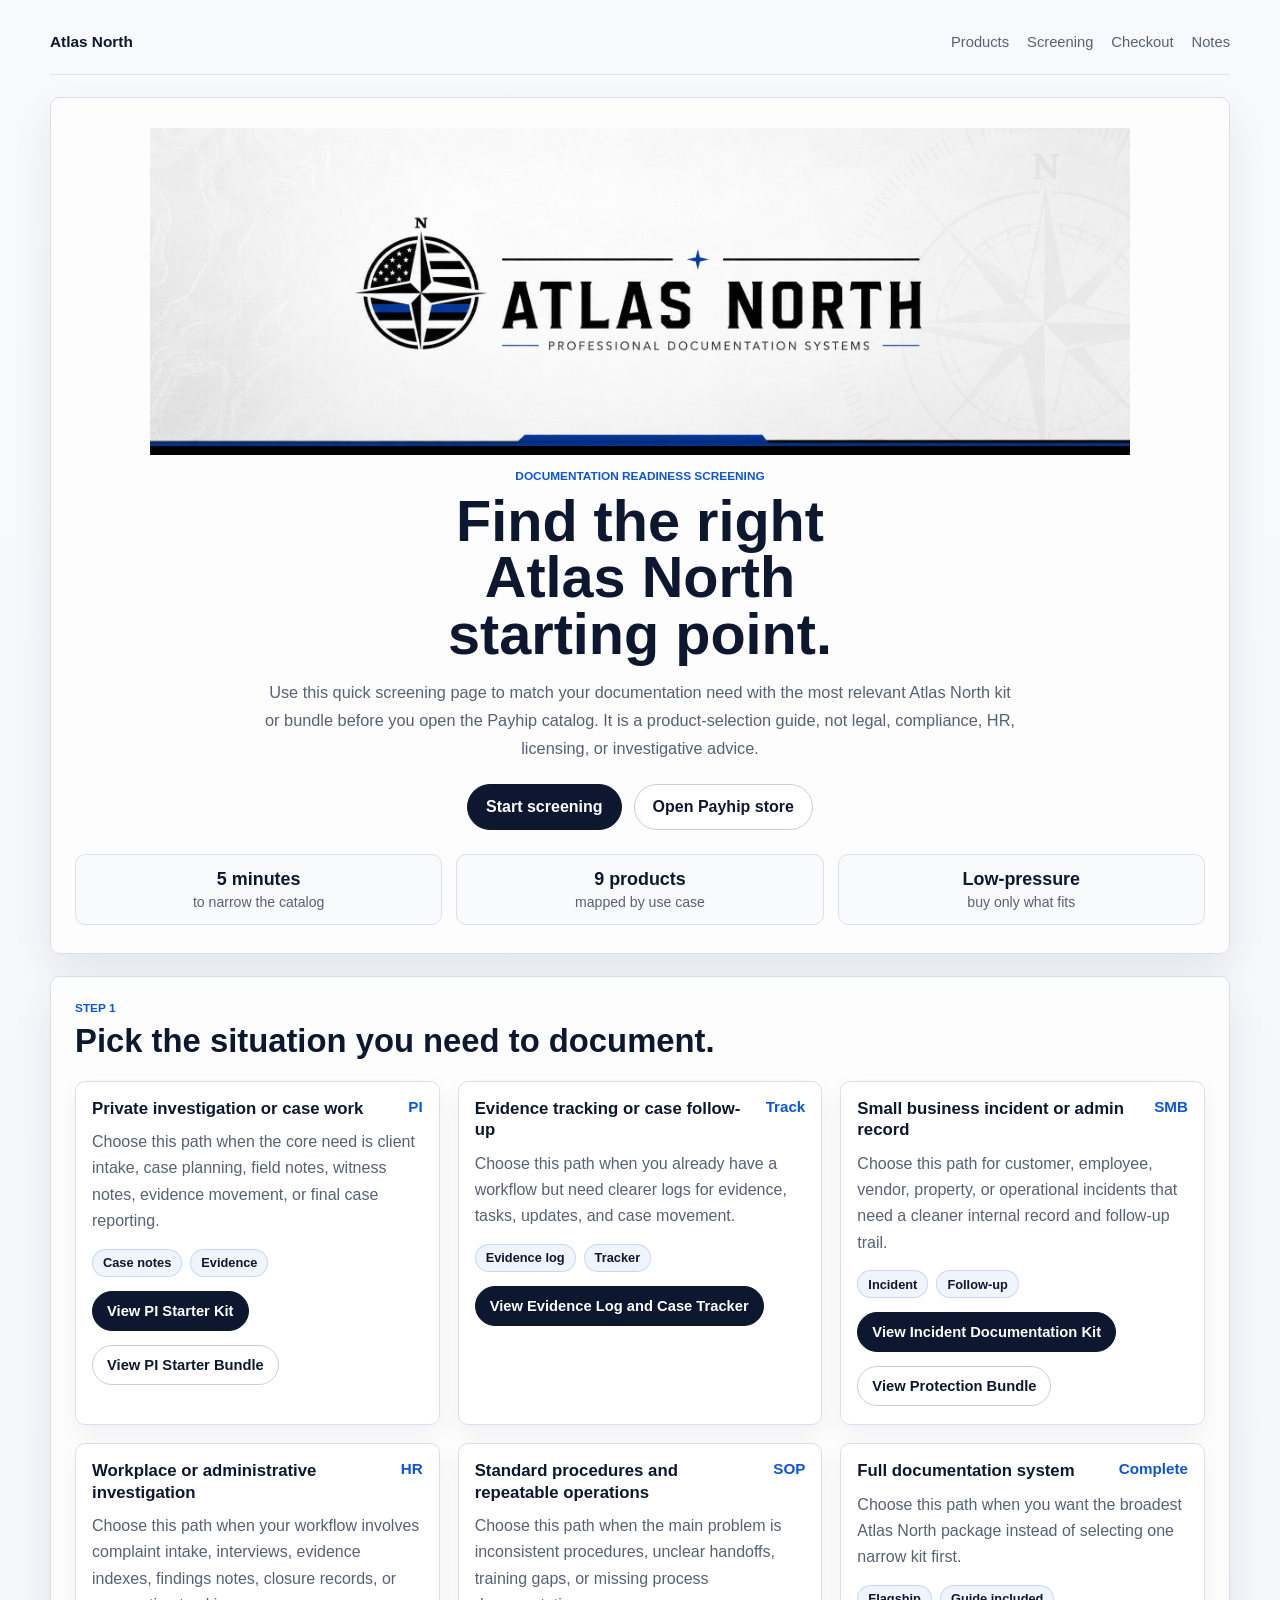
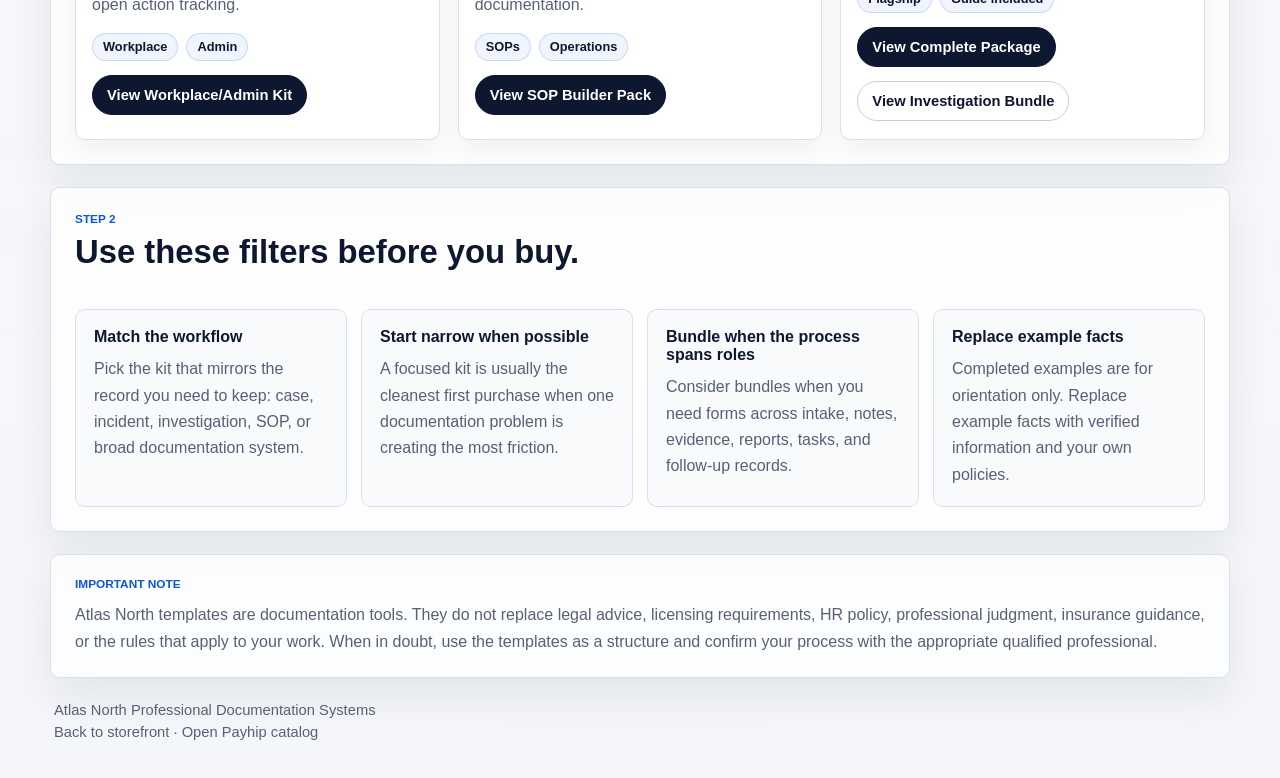
==== screening.html @ 4539fb30 "Add Atlas North screening page" ====
<!doctype html>
<html lang="en">
  <head>
    <meta charset="utf-8" />
    <meta name="viewport" content="width=device-width, initial-scale=1" />
    <meta
      name="description"
      content="Use the Atlas North screening page to choose the documentation kit or bundle that best matches your investigation, incident, SOP, HR, or small business documentation need."
    />
    <meta name="theme-color" content="#0d1730" />
    <title>Atlas North | Documentation Readiness Screening</title>
    <link rel="icon" href="favicon.svg" type="image/svg+xml" />
    <link rel="stylesheet" href="styles.css" />
  </head>
  <body>
    <div class="page-shell">
      <header class="topbar">
        <a class="brand" href="index.html#top" aria-label="Atlas North home">Atlas North</a>
        <nav class="nav">
          <a href="index.html#products">Products</a>
          <a href="screening.html">Screening</a>
          <a href="index.html#checkout">Checkout</a>
          <a href="index.html#notes">Notes</a>
        </nav>
      </header>

      <main id="top">
        <section class="hero">
          <img
            class="hero-logo"
            src="assets/atlas-north-header.png"
            alt="Atlas North Professional Documentation Systems logo"
          />

          <p class="kicker">Documentation readiness screening</p>
          <h1>Find the right Atlas North starting point.</h1>
          <p class="lede">
            Use this quick screening page to match your documentation need with
            the most relevant Atlas North kit or bundle before you open the
            Payhip catalog. It is a product-selection guide, not legal,
            compliance, HR, licensing, or investigative advice.
          </p>

          <div class="hero-actions">
            <a class="button button-primary" href="#screening">Start screening</a>
            <a class="button button-secondary" href="https://payhip.com/AtlasNorth" target="_blank" rel="noreferrer">
              Open Payhip store
            </a>
          </div>

          <ul class="hero-stats" aria-label="Screening highlights">
            <li>
              <strong>5 minutes</strong>
              <span>to narrow the catalog</span>
            </li>
            <li>
              <strong>9 products</strong>
              <span>mapped by use case</span>
            </li>
            <li>
              <strong>Low-pressure</strong>
              <span>buy only what fits</span>
            </li>
          </ul>
        </section>

        <section id="screening" class="section-block">
          <div class="section-heading">
            <p class="section-label">Step 1</p>
            <h2>Pick the situation you need to document.</h2>
          </div>

          <div class="product-grid">
            <article class="product-card">
              <div class="card-body">
                <div class="card-head">
                  <h3>Private investigation or case work</h3>
                  <span class="price">PI</span>
                </div>
                <p>
                  Choose this path when the core need is client intake, case
                  planning, field notes, witness notes, evidence movement, or
                  final case reporting.
                </p>
                <div class="tag-row">
                  <span>Case notes</span>
                  <span>Evidence</span>
                </div>
                <a class="button button-primary button-small" href="https://payhip.com/b/N2TQp" target="_blank" rel="noreferrer">
                  View PI Starter Kit
                </a>
                <a class="button button-secondary button-small" href="https://payhip.com/b/1onMa" target="_blank" rel="noreferrer">
                  View PI Starter Bundle
                </a>
              </div>
            </article>

            <article class="product-card">
              <div class="card-body">
                <div class="card-head">
                  <h3>Evidence tracking or case follow-up</h3>
                  <span class="price">Track</span>
                </div>
                <p>
                  Choose this path when you already have a workflow but need
                  clearer logs for evidence, tasks, updates, and case movement.
                </p>
                <div class="tag-row">
                  <span>Evidence log</span>
                  <span>Tracker</span>
                </div>
                <a class="button button-primary button-small" href="https://payhip.com/b/xnjs8" target="_blank" rel="noreferrer">
                  View Evidence Log and Case Tracker
                </a>
              </div>
            </article>

            <article class="product-card">
              <div class="card-body">
                <div class="card-head">
                  <h3>Small business incident or admin record</h3>
                  <span class="price">SMB</span>
                </div>
                <p>
                  Choose this path for customer, employee, vendor, property, or
                  operational incidents that need a cleaner internal record and
                  follow-up trail.
                </p>
                <div class="tag-row">
                  <span>Incident</span>
                  <span>Follow-up</span>
                </div>
                <a class="button button-primary button-small" href="https://payhip.com/b/ICSuf" target="_blank" rel="noreferrer">
                  View Incident Documentation Kit
                </a>
                <a class="button button-secondary button-small" href="https://payhip.com/b/Uytnj" target="_blank" rel="noreferrer">
                  View Protection Bundle
                </a>
              </div>
            </article>

            <article class="product-card">
              <div class="card-body">
                <div class="card-head">
                  <h3>Workplace or administrative investigation</h3>
                  <span class="price">HR</span>
                </div>
                <p>
                  Choose this path when your workflow involves complaint intake,
                  interviews, evidence indexes, findings notes, closure records,
                  or open action tracking.
                </p>
                <div class="tag-row">
                  <span>Workplace</span>
                  <span>Admin</span>
                </div>
                <a class="button button-primary button-small" href="https://payhip.com/b/pC539" target="_blank" rel="noreferrer">
                  View Workplace/Admin Kit
                </a>
              </div>
            </article>

            <article class="product-card">
              <div class="card-body">
                <div class="card-head">
                  <h3>Standard procedures and repeatable operations</h3>
                  <span class="price">SOP</span>
                </div>
                <p>
                  Choose this path when the main problem is inconsistent
                  procedures, unclear handoffs, training gaps, or missing
                  process documentation.
                </p>
                <div class="tag-row">
                  <span>SOPs</span>
                  <span>Operations</span>
                </div>
                <a class="button button-primary button-small" href="https://payhip.com/b/bG1ha" target="_blank" rel="noreferrer">
                  View SOP Builder Pack
                </a>
              </div>
            </article>

            <article class="product-card">
              <div class="card-body">
                <div class="card-head">
                  <h3>Full documentation system</h3>
                  <span class="price">Complete</span>
                </div>
                <p>
                  Choose this path when you want the broadest Atlas North
                  package instead of selecting one narrow kit first.
                </p>
                <div class="tag-row">
                  <span>Flagship</span>
                  <span>Guide included</span>
                </div>
                <a class="button button-primary button-small" href="https://payhip.com/b/CqsoE" target="_blank" rel="noreferrer">
                  View Complete Package
                </a>
                <a class="button button-secondary button-small" href="https://payhip.com/b/ohDwU" target="_blank" rel="noreferrer">
                  View Investigation Bundle
                </a>
              </div>
            </article>
          </div>
        </section>

        <section class="section-block split-block">
          <div class="section-heading">
            <p class="section-label">Step 2</p>
            <h2>Use these filters before you buy.</h2>
          </div>

          <div class="format-grid">
            <article class="info-card">
              <h3>Match the workflow</h3>
              <p>
                Pick the kit that mirrors the record you need to keep: case,
                incident, investigation, SOP, or broad documentation system.
              </p>
            </article>
            <article class="info-card">
              <h3>Start narrow when possible</h3>
              <p>
                A focused kit is usually the cleanest first purchase when one
                documentation problem is creating the most friction.
              </p>
            </article>
            <article class="info-card">
              <h3>Bundle when the process spans roles</h3>
              <p>
                Consider bundles when you need forms across intake, notes,
                evidence, reports, tasks, and follow-up records.
              </p>
            </article>
            <article class="info-card">
              <h3>Replace example facts</h3>
              <p>
                Completed examples are for orientation only. Replace example
                facts with verified information and your own policies.
              </p>
            </article>
          </div>
        </section>

        <section class="note-panel">
          <p class="section-label">Important note</p>
          <p>
            Atlas North templates are documentation tools. They do not replace
            legal advice, licensing requirements, HR policy, professional
            judgment, insurance guidance, or the rules that apply to your work.
            When in doubt, use the templates as a structure and confirm your
            process with the appropriate qualified professional.
          </p>
        </section>
      </main>

      <footer class="footer">
        <p>Atlas North Professional Documentation Systems</p>
        <p><a href="index.html#top">Back to storefront</a> · <a href="https://payhip.com/AtlasNorth" target="_blank" rel="noreferrer">Open Payhip catalog</a></p>
      </footer>
    </div>
  </body>
</html>
---- styles.css ----
:root {
  color-scheme: light;
  --bg: #f4f6fa;
  --panel: #ffffff;
  --panel-soft: #f8fafc;
  --line: #d9e0ec;
  --line-strong: #c5cfdf;
  --text: #101522;
  --muted: #576175;
  --accent: #0c55d8;
  --accent-deep: #0d1730;
  --shadow: 0 18px 40px rgba(15, 23, 42, 0.08);
}

*,
*::before,
*::after {
  box-sizing: border-box;
}

html {
  scroll-behavior: smooth;
}

body {
  margin: 0;
  font-family: Arial, Helvetica, sans-serif;
  background: linear-gradient(180deg, #f8f9fc 0%, var(--bg) 100%);
  color: var(--text);
}

img {
  display: block;
  max-width: 100%;
}

a {
  color: inherit;
  text-decoration: none;
}

.page-shell {
  width: min(1180px, calc(100% - 32px));
  margin: 0 auto;
  padding: 18px 0 36px;
}

.topbar {
  display: flex;
  align-items: center;
  justify-content: space-between;
  gap: 20px;
  padding: 10px 0 18px;
  border-bottom: 1px solid rgba(22, 31, 53, 0.1);
}

.brand {
  font-size: 0.96rem;
  font-weight: 700;
  color: var(--accent-deep);
}

.nav {
  display: flex;
  flex-wrap: wrap;
  justify-content: flex-end;
  gap: 18px;
  font-size: 0.92rem;
  color: var(--muted);
}

.nav a {
  display: inline-block;
  padding: 6px 0;
}

.hero,
.feature-band,
.section-block,
.note-panel {
  margin-top: 22px;
  border: 1px solid var(--line);
  background: rgba(255, 255, 255, 0.78);
  box-shadow: var(--shadow);
  border-radius: 10px;
}

.hero {
  padding: 30px 24px 28px;
  text-align: center;
}

.hero-logo {
  width: min(100%, 980px);
  margin: 0 auto 14px;
}

.kicker,
.section-label {
  margin: 0;
  text-transform: uppercase;
  font-size: 0.74rem;
  font-weight: 700;
  color: var(--accent);
}

.hero h1 {
  margin: 10px auto 0;
  max-width: 13ch;
  font-size: 3.6rem;
  line-height: 0.98;
  letter-spacing: 0;
  color: var(--accent-deep);
}

.lede {
  width: min(100%, 760px);
  margin: 16px auto 0;
  font-size: 1.02rem;
  line-height: 1.72;
  color: var(--muted);
}

.hero-actions {
  display: flex;
  flex-wrap: wrap;
  justify-content: center;
  gap: 12px;
  margin-top: 22px;
}

.hero-actions-left {
  justify-content: flex-start;
}

.button {
  display: inline-flex;
  align-items: center;
  justify-content: center;
  min-height: 46px;
  padding: 0 18px;
  border-radius: 999px;
  border: 1px solid transparent;
  font-weight: 700;
  transition: transform 140ms ease, border-color 140ms ease, background 140ms ease;
}

.button:hover,
.button:focus-visible,
.nav a:hover,
.nav a:focus-visible,
.brand:hover,
.brand:focus-visible {
  transform: translateY(-1px);
}

.button-primary {
  background: var(--accent-deep);
  color: #fff;
  border-color: var(--accent-deep);
}

.button-secondary {
  background: #fff;
  color: var(--accent-deep);
  border-color: var(--line-strong);
}

.button-small {
  min-height: 40px;
  padding: 0 14px;
  border-radius: 999px;
  margin-top: 14px;
  align-self: flex-start;
  font-size: 0.92rem;
}

.hero-stats {
  display: grid;
  grid-template-columns: repeat(3, minmax(0, 1fr));
  gap: 14px;
  margin: 24px 0 0;
  padding: 0;
  list-style: none;
}

.hero-stats li {
  padding: 14px 16px;
  border: 1px solid var(--line);
  border-radius: 10px;
  background: var(--panel-soft);
}

.hero-stats strong {
  display: block;
  font-size: 1.12rem;
  color: var(--accent-deep);
}

.hero-stats span {
  display: block;
  margin-top: 4px;
  font-size: 0.88rem;
  color: var(--muted);
}

.feature-band {
  display: grid;
  grid-template-columns: 1.1fr 0.9fr;
  align-items: center;
  gap: 24px;
  padding: 24px;
}

.feature-art {
  position: relative;
  display: grid;
  place-items: center;
  min-height: 420px;
}

.feature-copy h2,
.section-heading h2 {
  margin: 8px 0 0;
  font-size: 2.05rem;
  line-height: 1.08;
  color: var(--accent-deep);
}

.feature-copy p:last-child {
  margin: 12px 0 0;
  line-height: 1.7;
  color: var(--muted);
}

.feature-cover {
  width: min(100%, 480px);
  aspect-ratio: 1103 / 1426;
  object-fit: contain;
  border-radius: 8px;
  border: 1px solid var(--line);
  background: #fff;
  box-shadow: 0 14px 32px rgba(15, 23, 42, 0.12);
}

.feature-badge {
  position: absolute;
  right: 14px;
  bottom: 14px;
  width: 170px;
  border: 1px solid var(--line);
  border-radius: 10px;
  background: #fff;
  box-shadow: 0 10px 22px rgba(15, 23, 42, 0.12);
}

.section-block {
  padding: 24px;
}

.section-heading {
  max-width: 760px;
}

.product-grid {
  display: grid;
  grid-template-columns: repeat(3, minmax(0, 1fr));
  gap: 18px;
  margin-top: 22px;
}

.product-card {
  overflow: hidden;
  border: 1px solid var(--line);
  border-radius: 10px;
  background: #fff;
  box-shadow: 0 10px 24px rgba(15, 23, 42, 0.05);
}

.product-card img {
  width: 100%;
  aspect-ratio: 1103 / 1426;
  object-fit: contain;
  border-bottom: 1px solid var(--line);
  background: #fff;
}

.card-body {
  display: flex;
  flex-direction: column;
  padding: 16px 16px 18px;
}

.card-head {
  display: flex;
  align-items: flex-start;
  justify-content: space-between;
  gap: 12px;
}

.card-body h3 {
  margin: 0;
  font-size: 1.05rem;
  line-height: 1.28;
  color: var(--accent-deep);
}

.price {
  flex: none;
  white-space: nowrap;
  font-size: 0.95rem;
  font-weight: 700;
  color: var(--accent);
}

.card-body p {
  margin: 10px 0 0;
  line-height: 1.65;
  color: var(--muted);
}

.tag-row {
  display: flex;
  flex-wrap: wrap;
  gap: 8px;
  margin-top: 14px;
}

.tag-row span {
  display: inline-flex;
  align-items: center;
  min-height: 28px;
  padding: 0 10px;
  border-radius: 999px;
  border: 1px solid rgba(12, 85, 216, 0.18);
  background: rgba(12, 85, 216, 0.06);
  color: var(--accent-deep);
  font-size: 0.8rem;
  font-weight: 700;
}

.split-block {
  display: grid;
  gap: 18px;
}

.format-grid {
  display: grid;
  grid-template-columns: repeat(4, minmax(0, 1fr));
  gap: 14px;
  margin-top: 22px;
}

.info-card {
  min-height: 156px;
  padding: 18px;
  border: 1px solid var(--line);
  border-radius: 10px;
  background: var(--panel-soft);
}

.info-card h3 {
  margin: 0;
  font-size: 1rem;
  color: var(--accent-deep);
}

.info-card p {
  margin: 10px 0 0;
  line-height: 1.65;
  color: var(--muted);
}

.note-panel {
  padding: 22px 24px;
}

.note-panel p:last-child {
  margin: 10px 0 0;
  line-height: 1.7;
  color: var(--muted);
}

.footer {
  padding: 18px 4px 2px;
  color: var(--muted);
  font-size: 0.92rem;
}

.footer p {
  margin: 6px 0 0;
}

@media (max-width: 900px) {
  .hero h1 {
    font-size: 2.9rem;
  }

  .feature-copy h2,
  .section-heading h2 {
    font-size: 1.78rem;
  }

  .feature-band,
  .format-grid {
    grid-template-columns: 1fr;
  }

  .product-grid {
    grid-template-columns: repeat(2, minmax(0, 1fr));
  }

  .hero-stats {
    grid-template-columns: 1fr;
  }
}

@media (max-width: 640px) {
  .hero h1 {
    font-size: 2.4rem;
  }

  .feature-copy h2,
  .section-heading h2 {
    font-size: 1.55rem;
  }

  .feature-band {
    grid-template-columns: 1fr;
  }

  .product-grid {
    grid-template-columns: 1fr;
  }

  .page-shell {
    width: min(100%, calc(100% - 22px));
    padding-top: 12px;
  }

  .topbar {
    align-items: flex-start;
    flex-direction: column;
  }

  .nav {
    justify-content: flex-start;
    gap: 12px;
  }

  .hero,
  .feature-band,
  .section-block,
  .note-panel {
    padding-left: 16px;
    padding-right: 16px;
  }

  .hero {
    padding-top: 22px;
  }

  .feature-badge {
    width: 140px;
  }
}
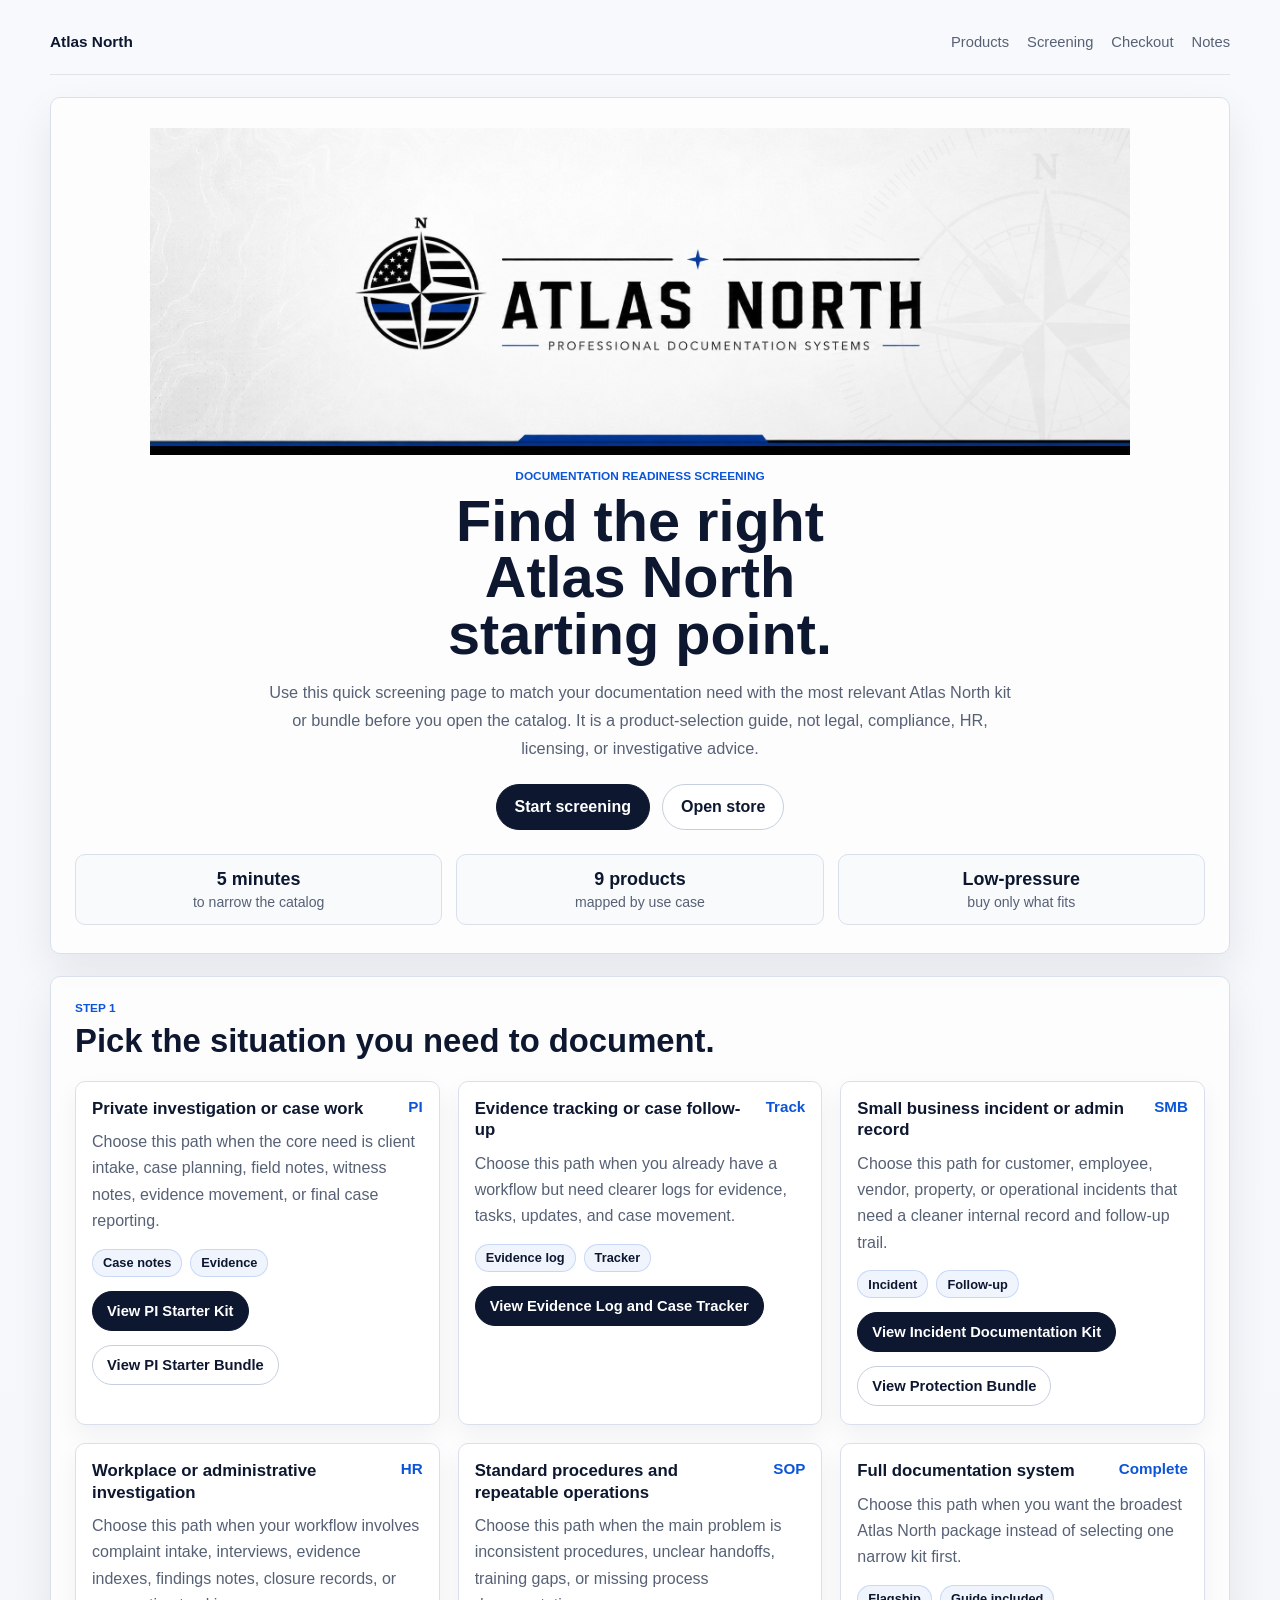
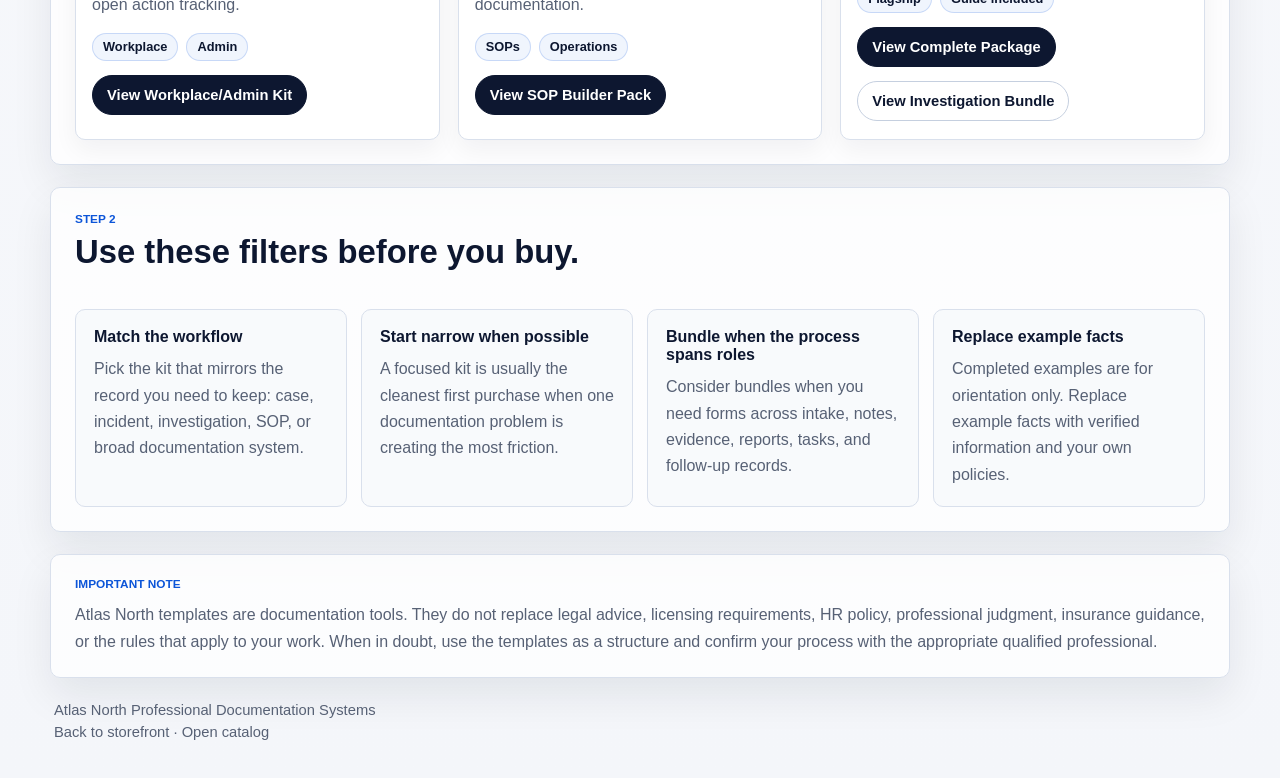
==== commit 3041687c: "Remove Payhip mentions while keeping links active" ====
--- a/screening.html
+++ b/screening.html
@@ -37,14 +37,14 @@
           <p class="lede">
             Use this quick screening page to match your documentation need with
             the most relevant Atlas North kit or bundle before you open the
-            Payhip catalog. It is a product-selection guide, not legal,
+            catalog. It is a product-selection guide, not legal,
             compliance, HR, licensing, or investigative advice.
           </p>
 
           <div class="hero-actions">
             <a class="button button-primary" href="#screening">Start screening</a>
             <a class="button button-secondary" href="https://payhip.com/AtlasNorth" target="_blank" rel="noreferrer">
-              Open Payhip store
+              Open store
             </a>
           </div>
 
@@ -258,7 +258,7 @@
 
       <footer class="footer">
         <p>Atlas North Professional Documentation Systems</p>
-        <p><a href="index.html#top">Back to storefront</a> · <a href="https://payhip.com/AtlasNorth" target="_blank" rel="noreferrer">Open Payhip catalog</a></p>
+        <p><a href="index.html#top">Back to storefront</a> · <a href="https://payhip.com/AtlasNorth" target="_blank" rel="noreferrer">Open catalog</a></p>
       </footer>
     </div>
   </body>
